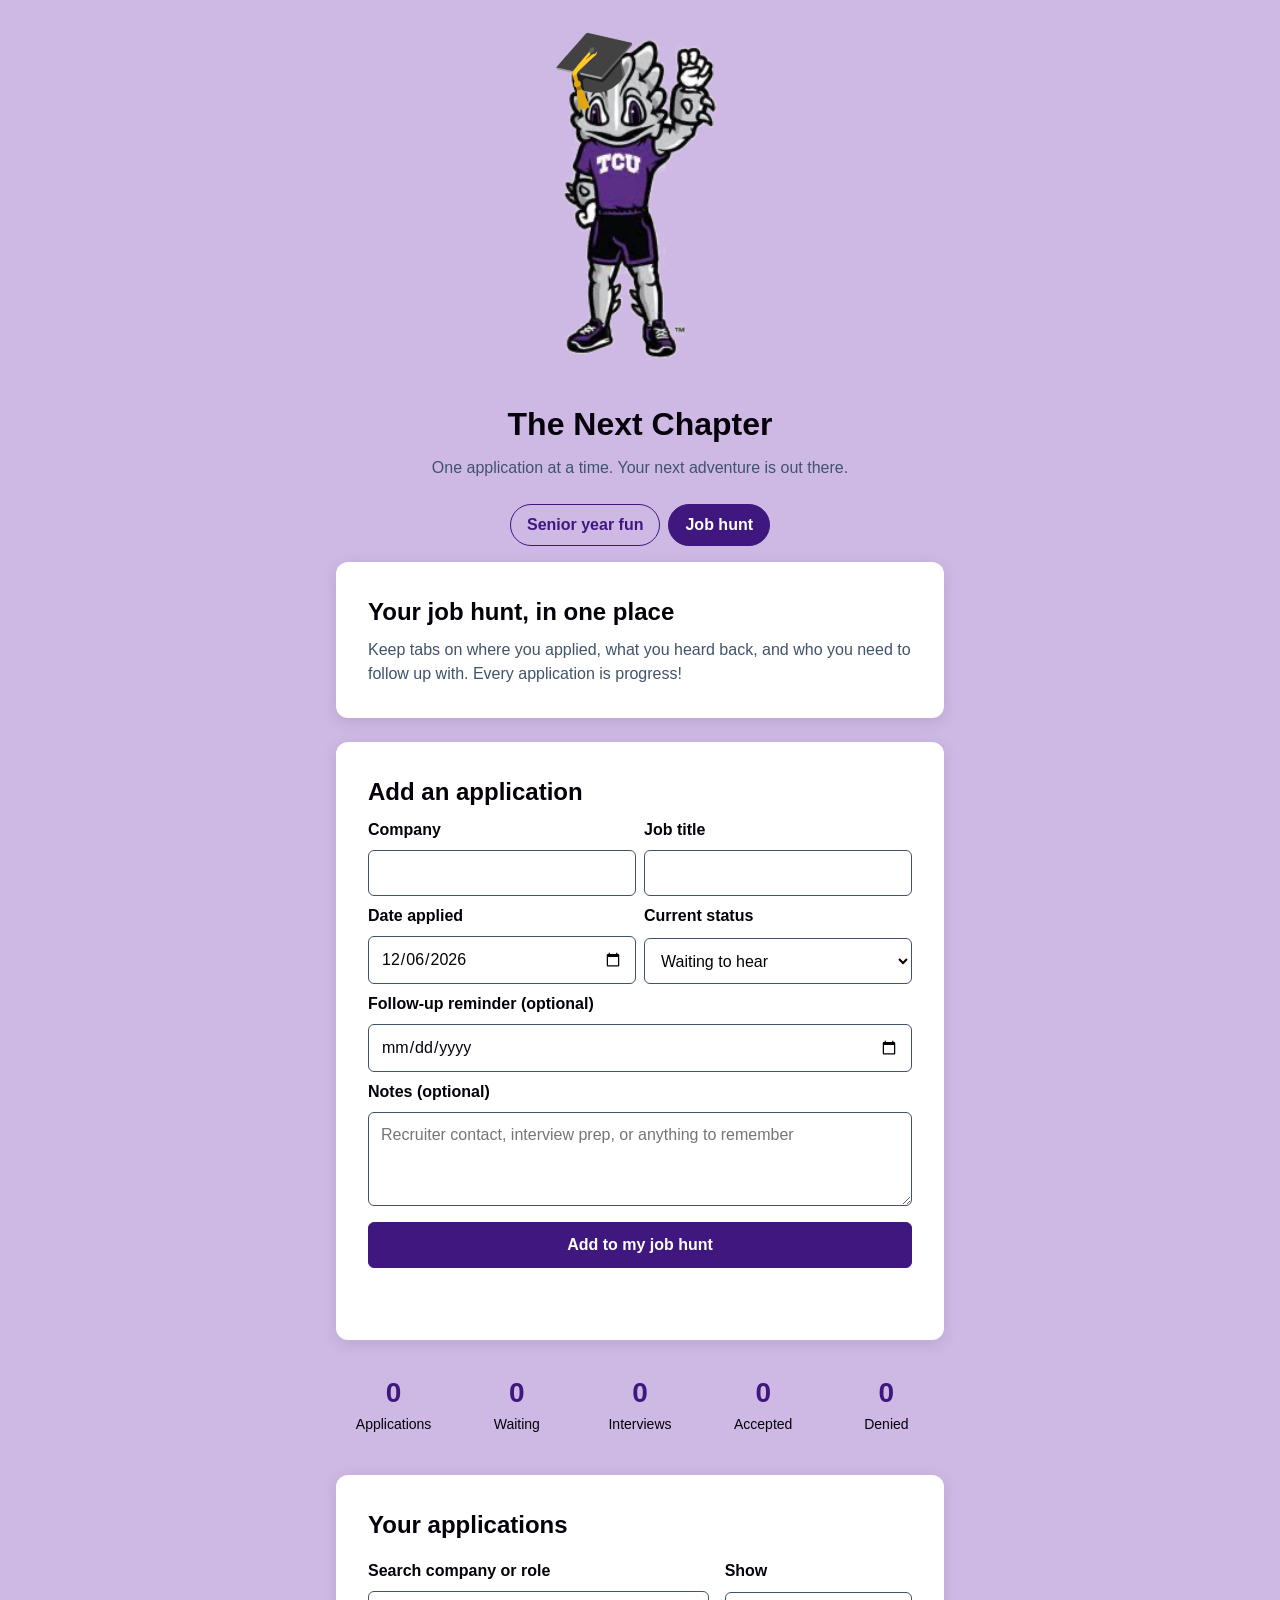
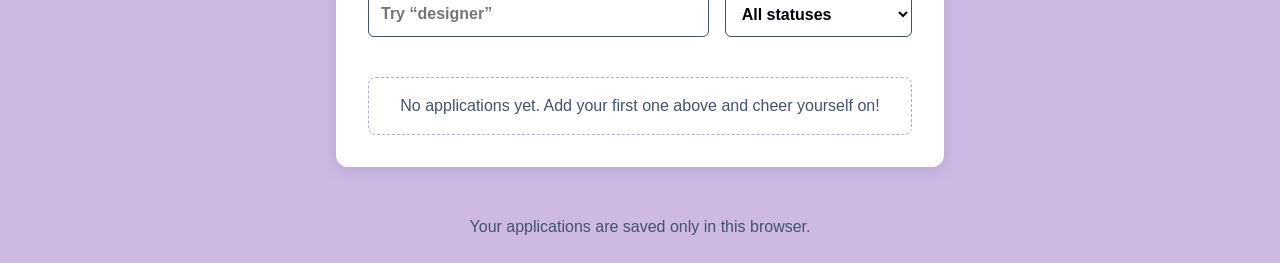
==== applications.html @ c15f50ed "Changes Big tweaks to my website" ====
<!DOCTYPE html>
<html lang="en">
<head>
    <meta charset="UTF-8">
    <meta name="viewport" content="width=device-width, initial-scale=1.0">
    <meta name="description" content="Keep your job applications, interview progress, and follow-ups in one place.">
    <title>The Next Chapter | Job Application Tracker</title>
    <link rel="stylesheet" href="css/styles.css">
    <script src="js/applications.js" defer></script>
</head>
<body>
    <header class="site-header">
        <div class="super-frog">
            <img src="images/super-frog.png" alt="Super Frog wearing a graduation cap">
            <span class="graduation-cap" aria-hidden="true">🎓</span>
        </div>
        <h1>The Next Chapter</h1>
        <p>One application at a time. Your next adventure is out there.</p>
    </header>

    <nav class="site-nav" aria-label="Main navigation">
        <a href="index.html">Senior year fun</a>
        <a class="is-current" href="applications.html" aria-current="page">Job hunt</a>
    </nav>

    <main class="page-content">
        <section class="applications-intro" aria-labelledby="applications-intro-title">
            <h2 id="applications-intro-title">Your job hunt, in one place</h2>
            <p>Keep tabs on where you applied, what you heard back, and who you need to follow up with. Every application is progress!</p>
        </section>

        <section class="application-form-card" aria-labelledby="application-form-title">
            <h2 id="application-form-title">Add an application</h2>
            <form id="application-form" class="application-form">
                <div class="form-field">
                    <label for="company-name">Company</label>
                    <input id="company-name" name="company" type="text" maxlength="100" required>
                </div>
                <div class="form-field">
                    <label for="job-title">Job title</label>
                    <input id="job-title" name="role" type="text" maxlength="100" required>
                </div>
                <div class="form-field">
                    <label for="application-date">Date applied</label>
                    <input id="application-date" name="appliedDate" type="date" required>
                </div>
                <div class="form-field">
                    <label for="application-status">Current status</label>
                    <select id="application-status" name="status">
                        <option value="waiting">Waiting to hear</option>
                        <option value="interviewing">Interviewing</option>
                        <option value="accepted">Accepted</option>
                        <option value="denied">Denied</option>
                    </select>
                </div>
                <div class="form-field form-field-wide">
                    <label for="follow-up-date">Follow-up reminder (optional)</label>
                    <input id="follow-up-date" name="followUpDate" type="date">
                </div>
                <div class="form-field form-field-wide">
                    <label for="application-notes">Notes (optional)</label>
                    <textarea id="application-notes" name="notes" rows="3" maxlength="500" placeholder="Recruiter contact, interview prep, or anything to remember"></textarea>
                </div>
                <button type="submit">Add to my job hunt</button>
            </form>
            <p id="application-form-message" class="form-message" aria-live="polite" aria-atomic="true"></p>
        </section>

        <section class="application-dashboard" aria-label="Application summary">
            <div class="application-stats" aria-label="Application summary">
                <div class="application-stat"><strong id="total-count">0</strong><span>Applications</span></div>
                <div class="application-stat"><strong id="waiting-count">0</strong><span>Waiting</span></div>
                <div class="application-stat"><strong id="interview-count">0</strong><span>Interviews</span></div>
                <div class="application-stat"><strong id="accepted-count">0</strong><span>Accepted</span></div>
                <div class="application-stat"><strong id="denied-count">0</strong><span>Denied</span></div>
            </div>
        </section>

        <section class="application-list-card" aria-labelledby="application-list-title">
            <h2 id="application-list-title">Your applications</h2>
            <div class="application-controls">
                <label for="application-search">Search company or role
                    <input id="application-search" type="search" placeholder="Try “designer”">
                </label>
                <label for="application-filter">Show
                    <select id="application-filter">
                        <option value="all">All statuses</option>
                        <option value="waiting">Waiting to hear</option>
                        <option value="interviewing">Interviewing</option>
                        <option value="accepted">Accepted</option>
                        <option value="denied">Denied</option>
                    </select>
                </label>
            </div>
            <p id="application-list-message" class="list-status" aria-live="polite" aria-atomic="true"></p>
            <ul id="application-list" class="application-list" aria-label="Your job applications"></ul>
        </section>
    </main>

    <footer class="site-footer">
        <p>Your applications are saved only in this browser.</p>
    </footer>
</body>
</html>
---- css/styles.css ----
:root {
    --color-page: #ceb9e4;
    --color-surface: #ffffff;
    --color-text: #05000a;
    --color-muted: #40536b;
    --color-primary: #3f177e;
    --color-primary-hover: #220441;
    --color-error: #8b1e1e;
    --color-focus: #a33b00;
    --space-small: 0.5rem;
    --space-medium: 1rem;
    --space-large: 1.5rem;
    --space-card: 2rem;
}

* {
    box-sizing: border-box;
}

body {
    min-height: 100vh;
    margin: 0;
    display: flex;
    flex-direction: column;
    background: var(--color-page);
    color: var(--color-text);
    font-family: Arial, Helvetica, sans-serif;
    line-height: 1.5;
}

.site-header,
.site-footer {
    padding: var(--space-large) var(--space-medium);
    text-align: center;
}

.site-header {
    padding: var(--space-large) var(--space-medium);
}

/* NEW: Give Super Frog a large, centered place above the title. */
.super-frog {
    position: relative;
    width: 180px;
    margin: 0 auto var(--space-medium);
}

.super-frog img {
    display: block;
    width: 100%;
    height: auto;
}

/* NEW: Place the cap over Super Frog's head so he appears to be wearing it. */
.graduation-cap {
    position: absolute;
    top: 0.25rem;
    left: calc(28% - 3rem);
    z-index: 1;
    font-size: 4.5rem;
    line-height: 1;
    transform: rotate(-18deg);
}

.site-header h1 {
    margin: 0;
    font-size: 2rem;
}

.site-header p,
.site-footer p {
    margin: var(--space-small) 0 0;
    color: var(--color-muted);
}

.site-nav {
    display: flex;
    justify-content: center;
    gap: var(--space-small);
    padding: 0 var(--space-medium);
}

.site-nav a {
    padding: 0.5rem 1rem;
    border: 1px solid var(--color-primary);
    border-radius: 999px;
    color: var(--color-primary);
    font-weight: 700;
    text-decoration: none;
}

.site-nav a:hover,
.site-nav a.is-current {
    background: var(--color-primary);
    color: var(--color-surface);
}

.page-content {
    width: min(100% - 2rem, 38rem);
    margin: auto;
    padding: var(--space-medium) 0;
}

.countdown-card {
    padding: var(--space-card);
    border-radius: 0.75rem;
    background: var(--color-surface);
    box-shadow: 0 0.25rem 1rem rgb(23 43 67 / 12%);
}

.bucket-list-card {
    margin-top: var(--space-large);
    padding: var(--space-card);
    border-radius: 0.75rem;
    background: var(--color-surface);
    box-shadow: 0 0.25rem 1rem rgb(23 43 67 / 12%);
}

/* NEW: Make the pace summary a separate card above the bucket list. */
.pace-card {
    margin-top: var(--space-large);
    padding: var(--space-card);
    border-radius: 0.75rem;
    background: var(--color-surface);
    box-shadow: 0 0.25rem 1rem rgb(23 43 67 / 12%);
}

/* NEW: Give the school assignment tracker the same card layout as the other sections. */
.assignment-card {
    margin-top: var(--space-large);
    padding: var(--space-card);
    border-radius: 0.75rem;
    background: var(--color-surface);
    box-shadow: 0 0.25rem 1rem rgb(23 43 67 / 12%);
}

.countdown-card h2 {
    margin: 0;
    font-size: 1.5rem;
}

.bucket-list-card h2 {
    margin: 0 0 var(--space-large);
    font-size: 1.5rem;
}

.pace-card h2 {
    margin: 0;
    font-size: 1.5rem;
}

.assignment-card h2 {
    margin: 0 0 var(--space-large);
    font-size: 1.5rem;
}

.countdown-message {
    margin: var(--space-medium) 0 var(--space-large);
    font-size: 1.5rem;
    font-weight: 700;
}

.pace-message {
    margin: var(--space-medium) 0;
    font-size: 1.125rem;
    font-weight: 700;
}

#pace-progress {
    display: block;
    width: 100%;
    height: 1rem;
    accent-color: var(--color-primary);
}

form {
    display: grid;
    gap: var(--space-small);
}

label {
    font-weight: 700;
}

input,
select,
textarea,
button {
    min-height: 2.75rem;
    padding: 0.625rem 0.75rem;
    border: 1px solid var(--color-muted);
    border-radius: 0.375rem;
    font: inherit;
}

input {
    background: var(--color-surface);
    color: var(--color-text);
}

select {
    background: var(--color-surface);
    color: var(--color-text);
}

button {
    margin-top: var(--space-small);
    border-color: var(--color-primary);
    background: var(--color-primary);
    color: var(--color-surface);
    font-weight: 700;
    cursor: pointer;
}

button:hover {
    border-color: var(--color-primary-hover);
    background: var(--color-primary-hover);
}

/* Keep the keyboard focus easy to spot on every interactive control. */
:focus-visible {
    outline: 3px solid var(--color-focus);
    outline-offset: 3px;
}

.form-message {
    min-height: 1.5em;
    margin: var(--space-medium) 0 0;
    color: var(--color-error);
}

.list-status {
    min-height: 1.5em;
    margin: var(--space-medium) 0 0;
    color: var(--color-muted);
}

.bucket-list {
    display: grid;
    gap: var(--space-small);
    margin: 0;
    padding: 0;
    list-style: none;
}

.bucket-list-item {
    display: grid;
    grid-template-columns: auto 1fr auto;
    align-items: center;
    gap: var(--space-medium);
    padding: var(--space-medium);
    border: 1px solid var(--color-muted);
    border-radius: 0.375rem;
}

/* NEW: Keep each bucket-list completion checkbox easy to see and use. */
.bucket-checkbox {
    width: 1.25rem;
    height: 1.25rem;
    min-height: auto;
    margin: 0;
    padding: 0;
    accent-color: var(--color-primary);
}

.bucket-item-name {
    margin: 0;
    overflow-wrap: anywhere;
}

.bucket-item-name.is-done {
    text-decoration: line-through;
}

/* NEW: Keep each assignment's checkbox, name, and due date grouped together. */
.assignment-list {
    display: grid;
    gap: var(--space-small);
    margin: 0;
    padding: 0;
    list-style: none;
}

.assignment-item {
    display: grid;
    grid-template-columns: auto 1fr;
    align-items: center;
    gap: var(--space-medium);
    padding: var(--space-medium);
    border: 1px solid var(--color-muted);
    border-radius: 0.375rem;
}

.assignment-checkbox {
    width: 1.25rem;
    height: 1.25rem;
    min-height: auto;
    margin: 0;
    padding: 0;
    accent-color: var(--color-primary);
}

.assignment-name {
    overflow-wrap: anywhere;
}

.assignment-name.is-done {
    text-decoration: line-through;
}

.assignment-due-date {
    grid-column: 2;
    margin: calc(-1 * var(--space-small)) 0 0;
    color: var(--color-muted);
}

.item-tag {
    flex: 0 0 auto;
    padding: 0.125rem 0.5rem;
    border-radius: 999px;
    background: var(--color-page);
    color: var(--color-text);
    font-size: 0.875rem;
    font-weight: 700;
}

.site-footer {
    margin-top: auto;
}

.applications-intro,
.application-form-card,
.application-list-card {
    padding: var(--space-card);
    border-radius: 0.75rem;
    background: var(--color-surface);
    box-shadow: 0 0.25rem 1rem rgb(23 43 67 / 12%);
}

.application-form-card,
.application-list-card {
    margin-top: var(--space-large);
}

.applications-intro h2,
.application-form-card h2,
.application-list-card h2 {
    margin: 0 0 var(--space-small);
    font-size: 1.5rem;
}

.applications-intro p {
    margin: 0;
    color: var(--color-muted);
}

.application-stats {
    display: grid;
    grid-template-columns: repeat(5, minmax(0, 1fr));
    gap: var(--space-small);
    margin-top: var(--space-medium);
}

.application-stat {
    padding: var(--space-medium);
    border-radius: 0.5rem;
    text-align: center;
}

.application-stat strong {
    display: block;
    color: var(--color-primary);
    font-size: 1.75rem;
}

.application-stat span {
    display: block;
    font-size: 0.875rem;
}

.application-controls {
    display: grid;
    grid-template-columns: minmax(0, 1fr) minmax(10rem, 0.55fr);
    gap: var(--space-medium);
    margin: var(--space-medium) 0;
}

.application-controls label {
    display: grid;
    gap: var(--space-small);
}

.application-form {
    grid-template-columns: repeat(2, minmax(0, 1fr));
}

.application-form .form-field {
    display: grid;
    gap: var(--space-small);
}

.application-form .form-field-wide,
.application-form button {
    grid-column: 1 / -1;
}

.application-list {
    display: grid;
    gap: var(--space-medium);
    margin: 0;
    padding: 0;
    list-style: none;
}

.application-item {
    padding: var(--space-medium);
    border: 1px solid #b8a5cf;
    border-radius: 0.5rem;
}

.application-item-header {
    display: flex;
    align-items: flex-start;
    justify-content: space-between;
    gap: var(--space-medium);
}

.application-item h3 {
    margin: 0;
    overflow-wrap: anywhere;
}

.application-company {
    margin: 0.125rem 0 var(--space-small);
    color: var(--color-muted);
}

.application-status {
    flex: 0 0 auto;
    padding: 0.2rem 0.6rem;
    border-radius: 999px;
    background: #eee7f6;
    color: var(--color-primary);
    font-size: 0.875rem;
    font-weight: 700;
}

.application-status.status-interviewing {
    background: #fff1cc;
    color: #654500;
}

.application-status.status-accepted {
    background: #e2f5e8;
    color: #14552b;
}

.application-status.status-denied {
    background: #fbe6e6;
    color: #7a2020;
}

.application-meta,
.application-notes {
    margin: var(--space-small) 0 0;
    overflow-wrap: anywhere;
}

.application-reminder {
    color: var(--color-error);
    font-weight: 700;
}

.application-item-actions {
    display: flex;
    align-items: end;
    gap: var(--space-small);
    margin-top: var(--space-medium);
}

.application-item-actions label {
    display: grid;
    flex: 1;
    gap: var(--space-small);
}

.application-item-actions button {
    margin-top: 0;
    border-color: var(--color-error);
    background: var(--color-surface);
    color: var(--color-error);
}

.application-item-actions button:hover {
    background: #fff0f0;
}

.application-empty {
    padding: var(--space-medium);
    border: 1px dashed #b8a5cf;
    border-radius: 0.5rem;
    color: var(--color-muted);
    text-align: center;
}

@media (max-width: 30rem) {
    .countdown-card,
    .pace-card,
    .bucket-list-card,
    .assignment-card,
    .applications-intro,
    .application-form-card,
    .application-list-card {
        padding: var(--space-large);
    }

    .application-stats {
        grid-template-columns: repeat(2, minmax(0, 1fr));
    }

    .application-controls,
    .application-form {
        grid-template-columns: 1fr;
    }

    .application-form .form-field-wide,
    .application-form button {
        grid-column: auto;
    }

    .application-item-header,
    .application-item-actions {
        align-items: stretch;
        flex-direction: column;
    }
}
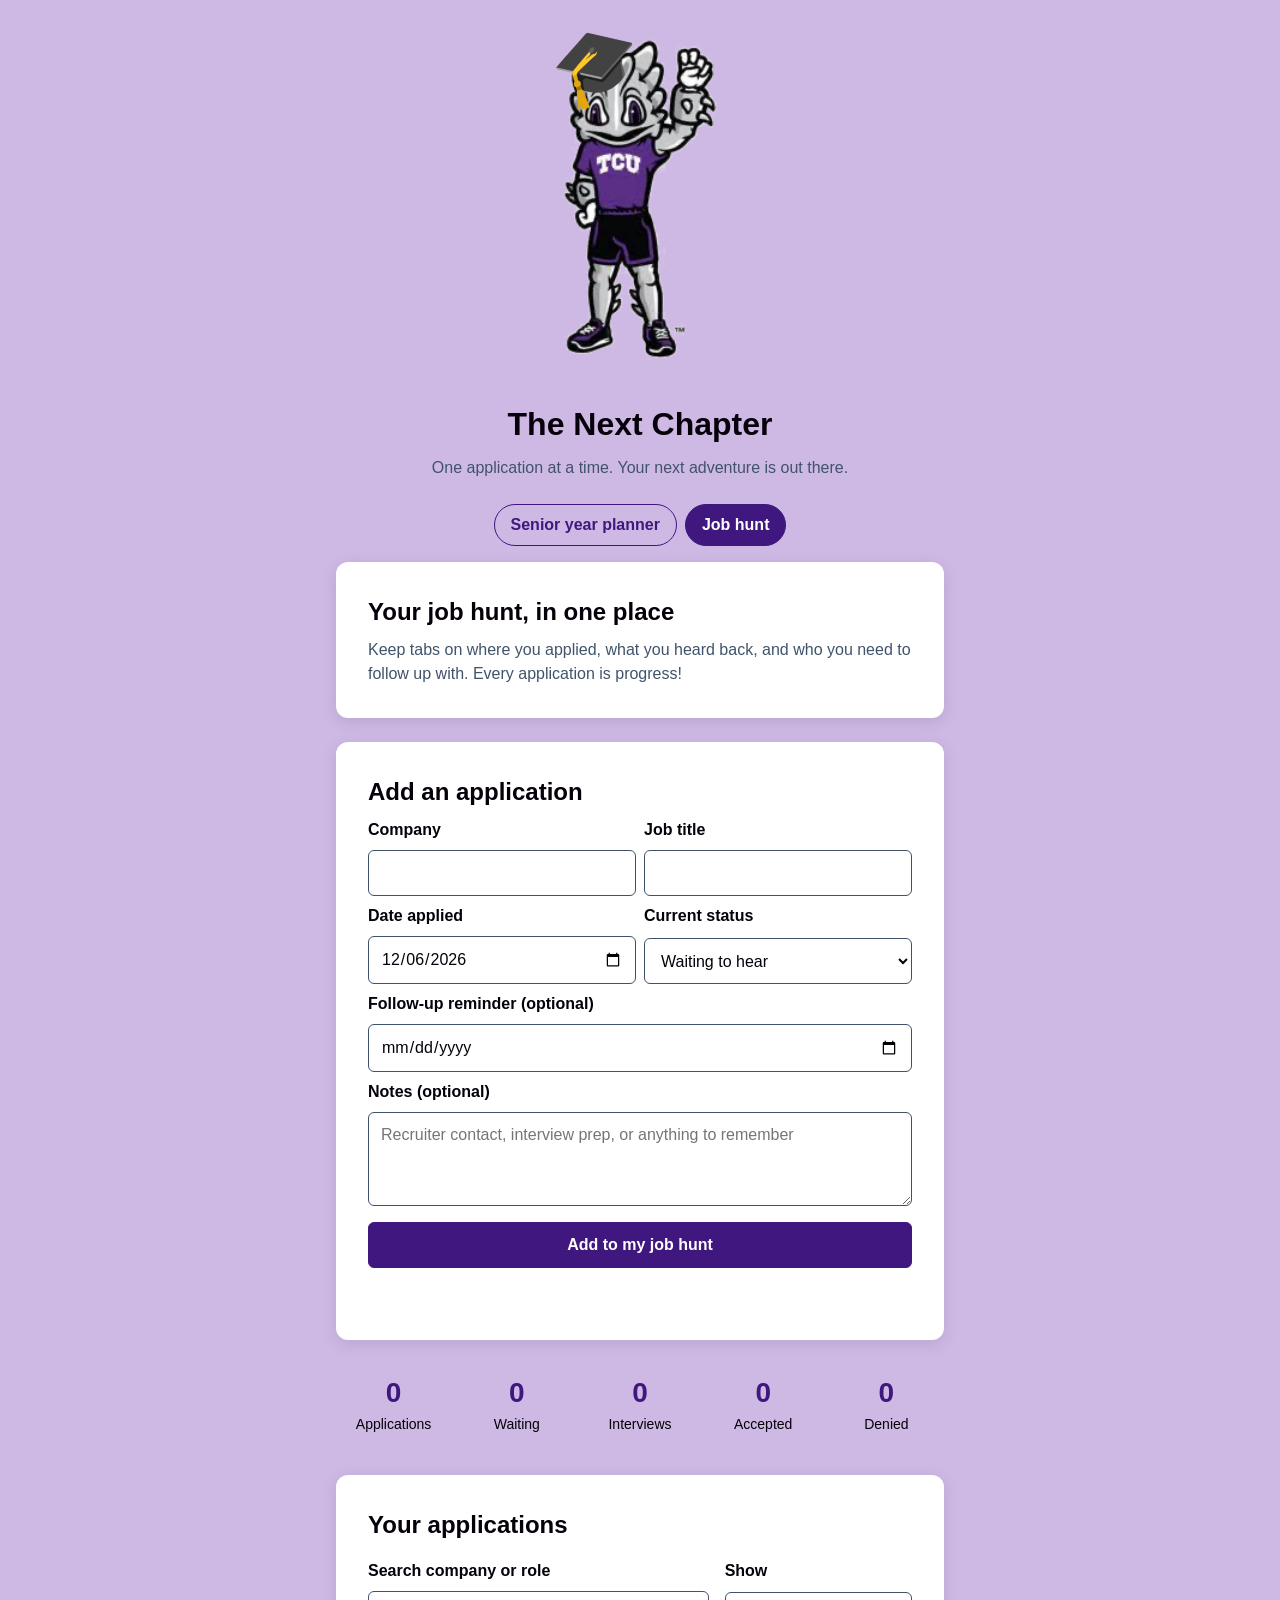
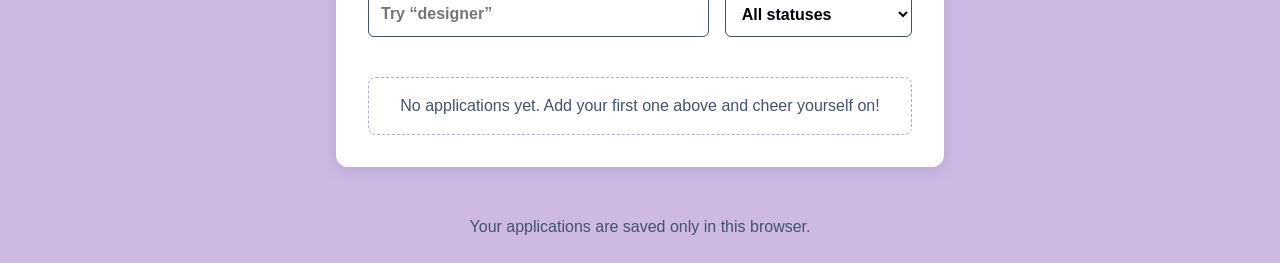
==== commit 3ea21b0c: "Major changes to text" ====
--- a/applications.html
+++ b/applications.html
@@ -19,7 +19,7 @@
     </header>
 
     <nav class="site-nav" aria-label="Main navigation">
-        <a href="index.html">Senior year fun</a>
+        <a href="index.html">Senior year planner</a>
         <a class="is-current" href="applications.html" aria-current="page">Job hunt</a>
     </nav>
 
--- a/css/styles.css
+++ b/css/styles.css
@@ -102,10 +102,14 @@
 }
 
 .countdown-card {
-    padding: var(--space-card);
-    border-radius: 0.75rem;
-    background: var(--color-surface);
-    box-shadow: 0 0.25rem 1rem rgb(23 43 67 / 12%);
+    width: min(100% - 2rem, 48rem);
+    margin: 0 auto var(--space-medium);
+    padding: var(--space-large);
+    border: 2px solid var(--color-primary);
+    border-radius: 1rem;
+    background: var(--color-surface);
+    box-shadow: 0 0.5rem 1.5rem rgb(63 23 126 / 16%);
+    text-align: center;
 }
 
 .bucket-list-card {
@@ -116,13 +120,24 @@
     box-shadow: 0 0.25rem 1rem rgb(23 43 67 / 12%);
 }
 
-/* NEW: Make the pace summary a separate card above the bucket list. */
 .pace-card {
     margin-top: var(--space-large);
     padding: var(--space-card);
     border-radius: 0.75rem;
     background: var(--color-surface);
     box-shadow: 0 0.25rem 1rem rgb(23 43 67 / 12%);
+    overflow: hidden;
+    position: relative;
+}
+
+.pace-card::before {
+    position: absolute;
+    top: 0;
+    right: 0;
+    left: 0;
+    height: 0.375rem;
+    background: linear-gradient(90deg, #7d4ab8, #d3a6ed, #7d4ab8);
+    content: "";
 }
 
 /* NEW: Give the school assignment tracker the same card layout as the other sections. */
@@ -135,8 +150,62 @@
 }
 
 .countdown-card h2 {
-    margin: 0;
-    font-size: 1.5rem;
+    margin: 0 0 var(--space-small);
+    font-size: 1.375rem;
+}
+
+.countdown-message {
+    margin: 0 0 var(--space-medium);
+    color: var(--color-muted);
+    font-weight: 700;
+}
+
+.countdown-clock {
+    display: grid;
+    grid-template-columns: repeat(4, minmax(0, 1fr));
+    gap: var(--space-small);
+    margin: 0 auto var(--space-large);
+}
+
+.countdown-unit {
+    padding: 0.625rem 0.25rem;
+    border: 2px solid #b79bd4;
+    border-radius: 0.625rem;
+    background: #f8f4fc;
+}
+
+.countdown-number,
+.countdown-unit-label {
+    display: block;
+}
+
+.countdown-number {
+    color: var(--color-primary);
+    font-size: clamp(1.75rem, 8vw, 3.25rem);
+    font-weight: 700;
+    font-variant-numeric: tabular-nums;
+    line-height: 1.1;
+}
+
+.countdown-unit-label {
+    color: var(--color-muted);
+    font-size: 0.75rem;
+    font-weight: 700;
+    text-transform: uppercase;
+}
+
+.countdown-date-form {
+    grid-template-columns: minmax(0, 1fr) auto;
+    align-items: end;
+    text-align: left;
+}
+
+.countdown-date-form label {
+    grid-column: 1 / -1;
+}
+
+.countdown-date-form button {
+    margin-top: 0;
 }
 
 .bucket-list-card h2 {
@@ -149,6 +218,77 @@
     font-size: 1.5rem;
 }
 
+.pace-heading {
+    display: flex;
+    align-items: center;
+    justify-content: space-between;
+    gap: var(--space-medium);
+}
+
+.pace-eyebrow {
+    margin: 0 0 0.125rem;
+    color: var(--color-primary);
+    font-size: 0.75rem;
+    font-weight: 700;
+    letter-spacing: 0.1em;
+}
+
+.pace-label {
+    flex: 0 0 auto;
+    padding: 0.35rem 0.75rem;
+    border-radius: 999px;
+    background: #eee7f6;
+    color: var(--color-primary);
+    font-size: 0.875rem;
+    font-weight: 700;
+}
+
+.pace-overview {
+    display: grid;
+    grid-template-columns: 10rem minmax(0, 1fr);
+    align-items: center;
+    gap: var(--space-large);
+    margin-top: var(--space-large);
+}
+
+.pace-progress {
+    display: grid;
+    width: 10rem;
+    aspect-ratio: 1;
+    place-items: center;
+    border-radius: 50%;
+    background: conic-gradient(
+        var(--color-primary) var(--pace-progress, 0%),
+        #eadff4 var(--pace-progress, 0%)
+    );
+}
+
+.pace-progress-center {
+    display: flex;
+    width: calc(100% - 1.25rem);
+    aspect-ratio: 1;
+    flex-direction: column;
+    align-items: center;
+    justify-content: center;
+    border-radius: 50%;
+    background: var(--color-surface);
+}
+
+.pace-progress-center strong {
+    color: var(--color-primary);
+    font-size: 2.5rem;
+    line-height: 1.1;
+}
+
+.pace-progress-center span {
+    color: var(--color-muted);
+    font-size: 0.875rem;
+}
+
+.pace-details {
+    min-width: 0;
+}
+
 .assignment-card h2 {
     margin: 0 0 var(--space-large);
     font-size: 1.5rem;
@@ -161,16 +301,35 @@
 }
 
 .pace-message {
-    margin: var(--space-medium) 0;
-    font-size: 1.125rem;
-    font-weight: 700;
-}
-
-#pace-progress {
-    display: block;
-    width: 100%;
-    height: 1rem;
-    accent-color: var(--color-primary);
+    min-height: 3em;
+    margin: 0 0 var(--space-medium);
+    font-size: 1rem;
+    font-weight: 700;
+}
+
+.pace-stats {
+    display: grid;
+    grid-template-columns: repeat(3, minmax(0, 1fr));
+    gap: var(--space-small);
+    padding-top: var(--space-medium);
+    border-top: 1px solid #e7deef;
+}
+
+.pace-stat {
+    display: flex;
+    flex-direction: column;
+    gap: 0.125rem;
+}
+
+.pace-stat strong {
+    color: var(--color-primary);
+    font-size: 1.375rem;
+}
+
+.pace-stat span {
+    color: var(--color-muted);
+    font-size: 0.75rem;
+    line-height: 1.3;
 }
 
 form {
@@ -504,7 +663,6 @@
 }
 
 @media (max-width: 30rem) {
-    .countdown-card,
     .pace-card,
     .bucket-list-card,
     .assignment-card,
@@ -523,6 +681,49 @@
         grid-template-columns: 1fr;
     }
 
+    .countdown-card {
+        padding: var(--space-medium);
+    }
+
+    .countdown-clock {
+        gap: 0.375rem;
+    }
+
+    .countdown-unit {
+        padding: 0.5rem 0.125rem;
+    }
+
+    .countdown-unit-label {
+        font-size: 0.625rem;
+    }
+
+    .countdown-date-form {
+        grid-template-columns: 1fr;
+    }
+
+    .countdown-date-form label {
+        grid-column: auto;
+    }
+
+    .pace-heading {
+        align-items: flex-start;
+        flex-direction: column;
+    }
+
+    .pace-overview {
+        grid-template-columns: 1fr;
+        justify-items: center;
+        gap: var(--space-medium);
+    }
+
+    .pace-details {
+        width: 100%;
+    }
+
+    .pace-message {
+        text-align: center;
+    }
+
     .application-form .form-field-wide,
     .application-form button {
         grid-column: auto;
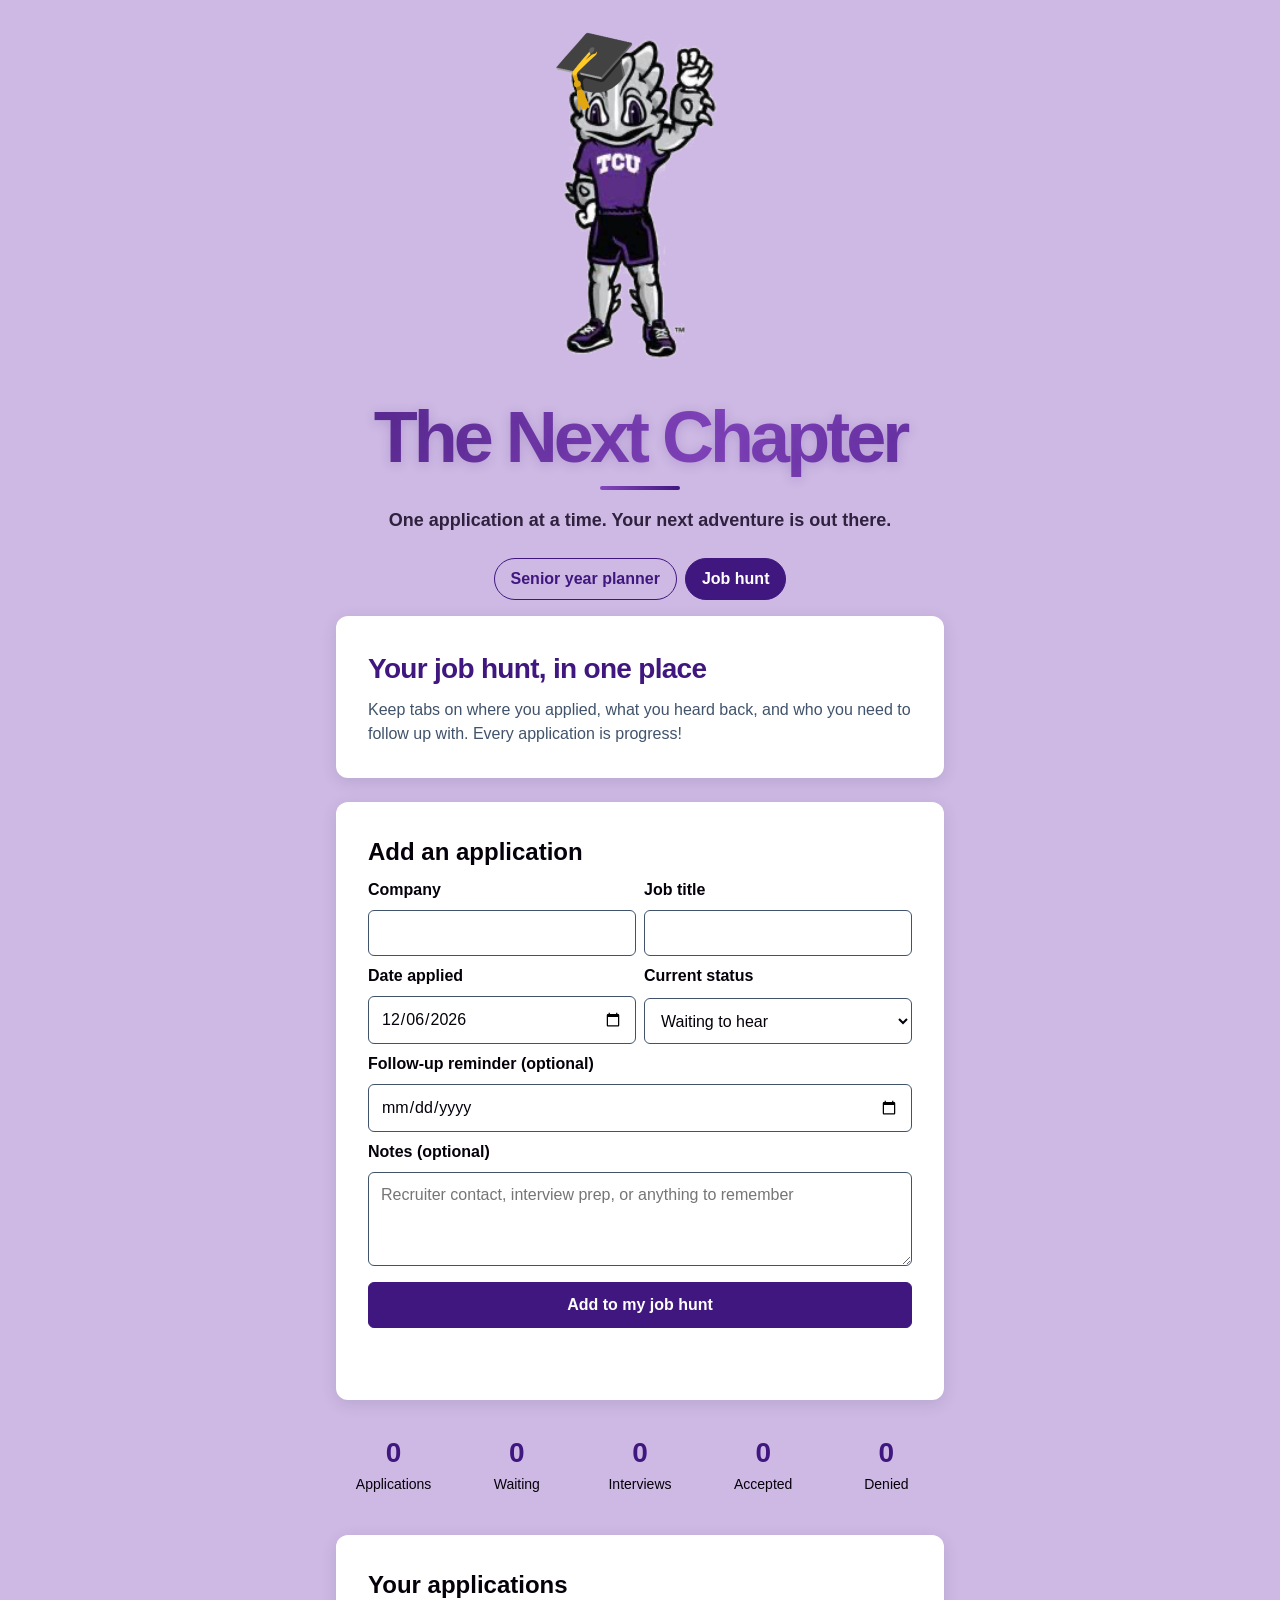
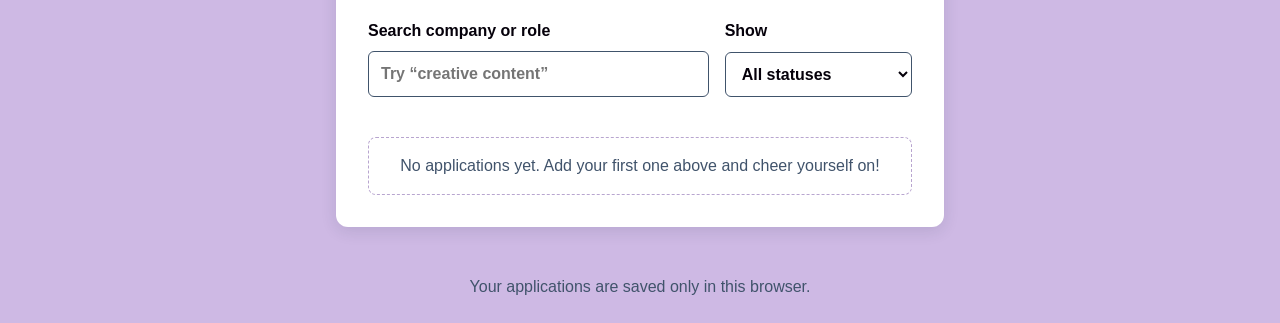
==== commit 5d4ff665: "Small tweaks Chaneged demo text, font styles" ====
--- a/applications.html
+++ b/applications.html
@@ -80,7 +80,7 @@
             <h2 id="application-list-title">Your applications</h2>
             <div class="application-controls">
                 <label for="application-search">Search company or role
-                    <input id="application-search" type="search" placeholder="Try “designer”">
+                    <input id="application-search" type="search" placeholder="Try “creative content”">
                 </label>
                 <label for="application-filter">Show
                     <select id="application-filter">
--- a/css/styles.css
+++ b/css/styles.css
@@ -64,13 +64,40 @@
 
 .site-header h1 {
     margin: 0;
-    font-size: 2rem;
+    color: var(--color-primary);
+    background: linear-gradient(110deg, #321064, #8546bd 55%, #3f177e);
+    background-clip: text;
+    -webkit-text-fill-color: transparent;
+    font-size: clamp(2.75rem, 8vw, 4.5rem);
+    font-weight: 900;
+    letter-spacing: -0.055em;
+    line-height: 1.05;
+    text-shadow: 0 0.125rem 0.75rem rgb(63 23 126 / 18%);
+}
+
+.site-header h1::after {
+    display: block;
+    width: 5rem;
+    height: 0.25rem;
+    margin: 0.625rem auto 0;
+    border-radius: 999px;
+    background: linear-gradient(90deg, #8546bd, #3f177e);
+    content: "";
 }
 
 .site-header p,
 .site-footer p {
     margin: var(--space-small) 0 0;
     color: var(--color-muted);
+}
+
+.site-header p {
+    max-width: 38rem;
+    margin: var(--space-medium) auto 0;
+    color: #30223e;
+    font-size: 1.125rem;
+    font-weight: 600;
+    line-height: 1.6;
 }
 
 .site-nav {
@@ -140,24 +167,17 @@
     content: "";
 }
 
-/* NEW: Give the school assignment tracker the same card layout as the other sections. */
-.assignment-card {
-    margin-top: var(--space-large);
-    padding: var(--space-card);
-    border-radius: 0.75rem;
-    background: var(--color-surface);
-    box-shadow: 0 0.25rem 1rem rgb(23 43 67 / 12%);
-}
-
 .countdown-card h2 {
-    margin: 0 0 var(--space-small);
-    font-size: 1.375rem;
+    margin: 0;
+    color: var(--color-primary);
+    font-size: 2rem;
+    line-height: 1.2;
 }
 
 .countdown-message {
     margin: 0 0 var(--space-medium);
     color: var(--color-muted);
-    font-weight: 700;
+    font-size: 0.8125rem;
 }
 
 .countdown-clock {
@@ -210,7 +230,10 @@
 
 .bucket-list-card h2 {
     margin: 0 0 var(--space-large);
-    font-size: 1.5rem;
+    color: var(--color-primary);
+    font-size: 1.75rem;
+    font-weight: 800;
+    letter-spacing: -0.025em;
 }
 
 .pace-card h2 {
@@ -289,11 +312,6 @@
     min-width: 0;
 }
 
-.assignment-card h2 {
-    margin: 0 0 var(--space-large);
-    font-size: 1.5rem;
-}
-
 .countdown-message {
     margin: var(--space-medium) 0 var(--space-large);
     font-size: 1.5rem;
@@ -431,48 +449,6 @@
     text-decoration: line-through;
 }
 
-/* NEW: Keep each assignment's checkbox, name, and due date grouped together. */
-.assignment-list {
-    display: grid;
-    gap: var(--space-small);
-    margin: 0;
-    padding: 0;
-    list-style: none;
-}
-
-.assignment-item {
-    display: grid;
-    grid-template-columns: auto 1fr;
-    align-items: center;
-    gap: var(--space-medium);
-    padding: var(--space-medium);
-    border: 1px solid var(--color-muted);
-    border-radius: 0.375rem;
-}
-
-.assignment-checkbox {
-    width: 1.25rem;
-    height: 1.25rem;
-    min-height: auto;
-    margin: 0;
-    padding: 0;
-    accent-color: var(--color-primary);
-}
-
-.assignment-name {
-    overflow-wrap: anywhere;
-}
-
-.assignment-name.is-done {
-    text-decoration: line-through;
-}
-
-.assignment-due-date {
-    grid-column: 2;
-    margin: calc(-1 * var(--space-small)) 0 0;
-    color: var(--color-muted);
-}
-
 .item-tag {
     flex: 0 0 auto;
     padding: 0.125rem 0.5rem;
@@ -508,6 +484,13 @@
     font-size: 1.5rem;
 }
 
+.applications-intro h2 {
+    color: var(--color-primary);
+    font-size: 1.75rem;
+    font-weight: 800;
+    letter-spacing: -0.025em;
+}
+
 .applications-intro p {
     margin: 0;
     color: var(--color-muted);
@@ -665,7 +648,6 @@
 @media (max-width: 30rem) {
     .pace-card,
     .bucket-list-card,
-    .assignment-card,
     .applications-intro,
     .application-form-card,
     .application-list-card {
